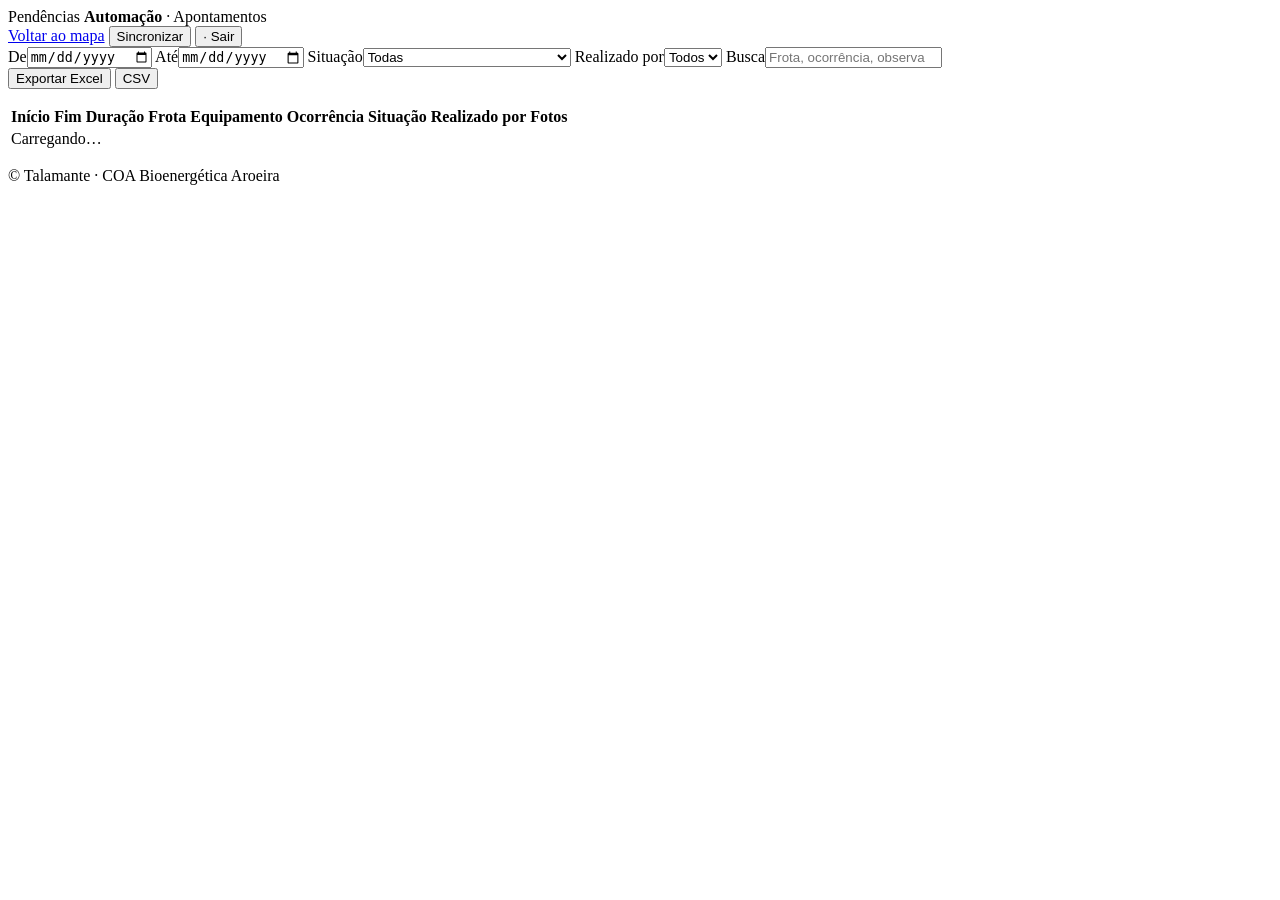
==== apontamentos.html @ e9196ea3 "Atualiza site do painel" ====
<!DOCTYPE html>
<html lang="pt-BR">
<head>
  <meta charset="utf-8">
  <meta name="viewport" content="width=device-width, initial-scale=1, viewport-fit=cover">
  <meta name="theme-color" content="#1f7a45">
  <link rel="manifest" href="manifest.json">
  <link rel="apple-touch-icon" href="icone-192.png">
  <title>Apontamentos – Pendências Automação</title>
  <link rel="stylesheet" href="css/estilo.css">
</head>
<body>
  <header class="topo">
    <div class="marca">Pendências <b>Automação</b> · Apontamentos</div>
    <div class="acoes">
      <a class="btn" href="index.html">Voltar ao mapa</a>
      <button class="btn" id="btnAtualizar">Sincronizar</button>
      <button class="btn" id="btnSair"><span class="usuario" id="nomeUsuario"></span> · Sair</button>
    </div>
  </header>

  <main class="pagina">
    <div class="barra">
      <label>De<input type="date" id="de"></label>
      <label>Até<input type="date" id="ate"></label>
      <label>Situação<select id="sit"><option value="">Todas</option><option>Resolvido</option><option>Não resolvido – precisa retorno</option><option>Aguardando peça</option></select></label>
      <label>Realizado por<select id="quem"><option value="">Todos</option></select></label>
      <label>Busca<input type="search" id="busca" placeholder="Frota, ocorrência, observação…"></label>
      <div class="direita">
        <button class="btn primario" id="btnExcel">Exportar Excel</button>
        <button class="btn" id="btnCsv">CSV</button>
      </div>
    </div>
    <p class="m" id="resumo"></p>
    <div class="tabela-wrap">
      <table>
        <thead><tr><th>Início</th><th>Fim</th><th>Duração</th><th>Frota</th><th>Equipamento</th><th>Ocorrência</th><th>Situação</th><th>Realizado por</th><th>Fotos</th></tr></thead>
        <tbody id="linhas"><tr><td colspan="9" class="vazio">Carregando…</td></tr></tbody>
      </table>
    </div>
    <p class="rodape">© Talamante · COA Bioenergética Aroeira</p>
  </main>

  <script src="vendor/xlsx.mini.min.js"></script>
  <script src="js/cripto.js"></script>
  <script src="js/comum.js"></script>
  <script src="js/apontamentos.js"></script>
</body>
</html>
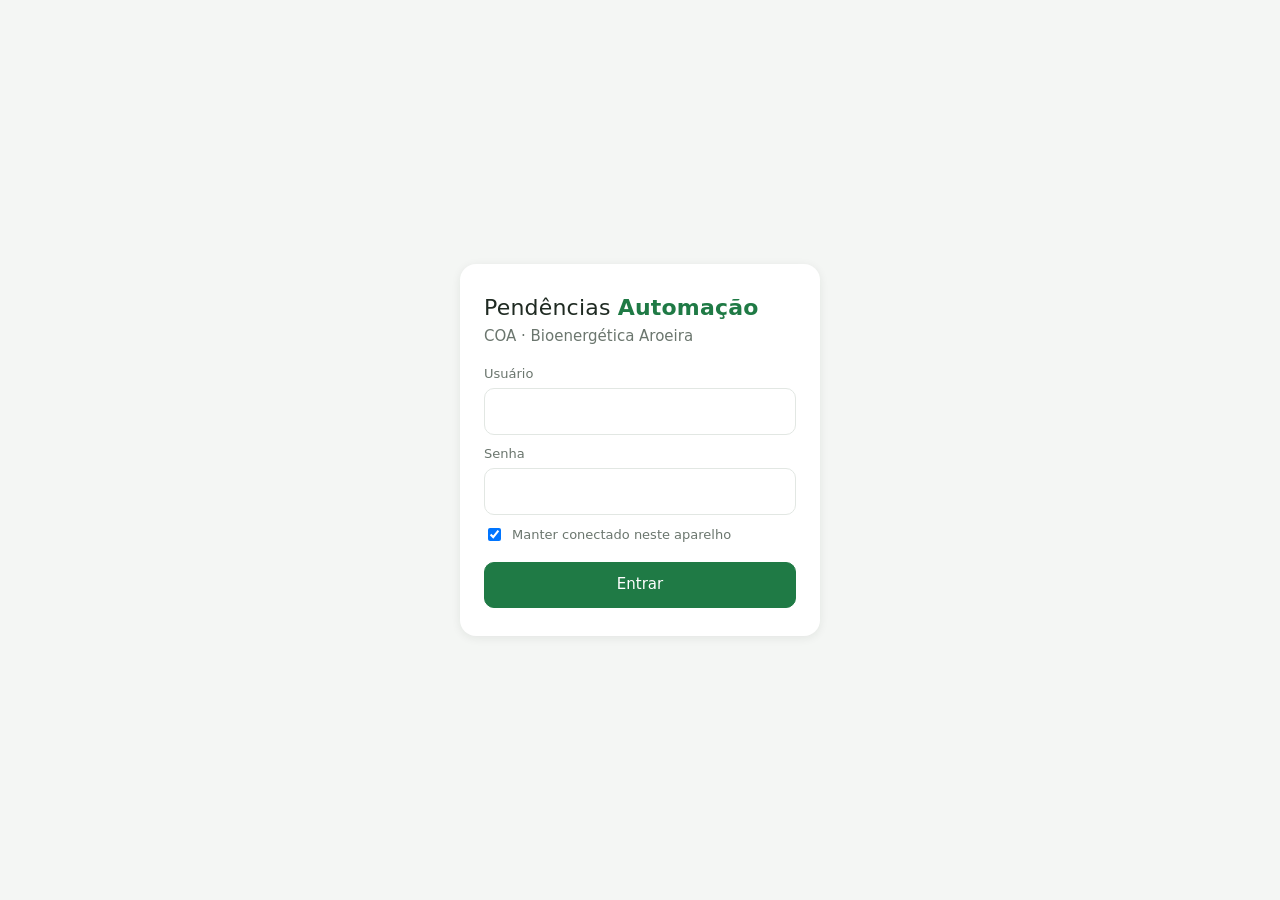
==== commit e917e6c1: "Atualiza site do painel" ====
--- a/apontamentos.html
+++ b/apontamentos.html
@@ -3,38 +3,44 @@
 <head>
   <meta charset="utf-8">
   <meta name="viewport" content="width=device-width, initial-scale=1, viewport-fit=cover">
-  <meta name="theme-color" content="#1f7a45">
+  <meta name="theme-color" content="#0f3d2e">
   <link rel="manifest" href="manifest.json">
   <link rel="apple-touch-icon" href="icone-192.png">
-  <title>Apontamentos – Pendências Automação</title>
+  <link rel="icon" href="img/marca.png">
+  <title>Apontamentos – Pendências da automação</title>
   <link rel="stylesheet" href="css/estilo.css">
 </head>
 <body>
   <header class="topo">
-    <div class="marca">Pendências <b>Automação</b> · Apontamentos</div>
+    <img class="logo marca" src="img/marca.png" alt="Bioenergética Aroeira">
+    <div class="titulo">
+      <strong>Pendências da automação</strong>
+      <span>Apontamentos</span>
+    </div>
     <div class="acoes">
       <a class="btn" href="index.html">Voltar ao mapa</a>
-      <button class="btn" id="btnAtualizar">Sincronizar</button>
-      <button class="btn" id="btnSair"><span class="usuario" id="nomeUsuario"></span> · Sair</button>
+      <button class="btn so-pc" id="btnAtualizar">Sincronizar</button>
+      <button class="btn usuario-btn" id="btnSair" title="Sair"><span id="nomeUsuario"></span> <small>Sair</small></button>
     </div>
   </header>
 
   <main class="pagina">
+    <h1>Apontamentos</h1>
+    <p class="resumo" id="resumo">Carregando…</p>
     <div class="barra">
       <label>De<input type="date" id="de"></label>
       <label>Até<input type="date" id="ate"></label>
       <label>Situação<select id="sit"><option value="">Todas</option><option>Resolvido</option><option>Não resolvido – precisa retorno</option><option>Aguardando peça</option></select></label>
       <label>Realizado por<select id="quem"><option value="">Todos</option></select></label>
-      <label>Busca<input type="search" id="busca" placeholder="Frota, ocorrência, observação…"></label>
+      <label>Busca<input type="search" id="busca" placeholder="Frota, ocorrência, serviço"></label>
       <div class="direita">
         <button class="btn primario" id="btnExcel">Exportar Excel</button>
-        <button class="btn" id="btnCsv">CSV</button>
+        <button class="btn" id="btnCsv">Exportar CSV</button>
       </div>
     </div>
-    <p class="m" id="resumo"></p>
     <div class="tabela-wrap">
       <table>
-        <thead><tr><th>Início</th><th>Fim</th><th>Duração</th><th>Frota</th><th>Equipamento</th><th>Ocorrência</th><th>Situação</th><th>Realizado por</th><th>Fotos</th></tr></thead>
+        <thead><tr><th>Frota</th><th>Equipamento</th><th>Ocorrência</th><th>Início</th><th>Fim</th><th>Duração</th><th>Situação</th><th>Realizado por</th><th>Fotos</th></tr></thead>
         <tbody id="linhas"><tr><td colspan="9" class="vazio">Carregando…</td></tr></tbody>
       </table>
     </div>
--- a/css/estilo.css
+++ b/css/estilo.css
@@ -0,0 +1,129 @@
+:root {
+  --fundo: #f4f6f4; --cartao: #fff; --texto: #1f2a22; --suave: #6b766e; --linha: #e2e7e3;
+  --verde: #1f7a45; --verde-claro: #e7f3ec; --laranja: #c76a00; --laranja-claro: #fff3e3; --vermelho: #b3261e; --vermelho-claro: #fdecea;
+  --raio: 12px; --sombra: 0 2px 10px rgba(20, 40, 25, .08);
+}
+* { box-sizing: border-box; }
+html, body { margin: 0; height: 100%; }
+body { font: 15px/1.45 system-ui, -apple-system, "Segoe UI", Roboto, sans-serif; color: var(--texto); background: var(--fundo); }
+button, input, select, textarea { font: inherit; }
+a { color: var(--verde); }
+
+/* topo */
+.topo { display: flex; align-items: center; gap: 12px; padding: 10px 16px; background: var(--cartao); border-bottom: 1px solid var(--linha); position: sticky; top: 0; z-index: 1000; flex-wrap: wrap; }
+.marca { font-size: 18px; letter-spacing: .2px; }
+.marca b { color: var(--verde); }
+.info { color: var(--suave); font-size: 13px; }
+.topo .acoes { margin-left: auto; display: flex; gap: 8px; flex-wrap: wrap; }
+.usuario { font-size: 13px; color: var(--suave); }
+
+.btn { border: 1px solid var(--linha); background: var(--cartao); color: var(--texto); padding: 8px 14px; border-radius: 10px; cursor: pointer; white-space: nowrap; }
+.btn:hover { border-color: #c5cec8; }
+.btn.primario { background: var(--verde); border-color: var(--verde); color: #fff; }
+.btn.primario:hover { filter: brightness(1.07); }
+.btn.alerta { background: var(--laranja); border-color: var(--laranja); color: #fff; }
+.btn:disabled { opacity: .6; cursor: default; }
+.btn.peq { padding: 5px 10px; font-size: 13px; }
+
+/* layout principal */
+.principal { display: grid; grid-template-columns: 380px 1fr; height: calc(100vh - 58px); }
+.lista { overflow: auto; border-right: 1px solid var(--linha); background: var(--fundo); }
+#mapa { height: 100%; min-height: 300px; }
+.filtros { position: sticky; top: 0; background: var(--fundo); padding: 12px; display: flex; flex-direction: column; gap: 8px; z-index: 2; border-bottom: 1px solid var(--linha); }
+.filtros input[type=search] { width: 100%; padding: 9px 12px; border: 1px solid var(--linha); border-radius: 10px; background: #fff; }
+.contagem { font-size: 13px; color: var(--suave); display: flex; justify-content: space-between; align-items: center; gap: 8px; }
+.contagem label { display: flex; align-items: center; gap: 6px; cursor: pointer; }
+
+.item { background: var(--cartao); margin: 10px 12px; padding: 12px 14px; border-radius: var(--raio); box-shadow: var(--sombra); cursor: pointer; border-left: 4px solid var(--laranja); }
+.item:hover { outline: 1px solid #cfd8d2; }
+.item.atendida { border-left-color: var(--verde); opacity: .85; }
+.item.antiga { border-left-color: var(--vermelho); }
+.item.ativo { outline: 2px solid var(--verde); }
+.item .t { display: flex; justify-content: space-between; gap: 8px; font-weight: 600; }
+.item .o { margin: 4px 0; }
+.item .m { font-size: 13px; color: var(--suave); }
+.etq { display: inline-block; white-space: nowrap; flex-shrink: 0; align-self: flex-start; font-size: 12px; padding: 1px 8px; border-radius: 99px; background: var(--laranja-claro); color: var(--laranja); font-weight: 600; }
+.etq.verde { background: var(--verde-claro); color: var(--verde); }
+.etq.vermelha { background: var(--vermelho-claro); color: var(--vermelho); }
+.etq.cinza { background: #eef0ef; color: var(--suave); }
+
+/* janela (detalhe / apontamento / rota) */
+.fundo-janela { position: fixed; inset: 0; background: rgba(15, 25, 18, .45); z-index: 2000; display: flex; align-items: center; justify-content: center; padding: 16px; }
+.janela { background: var(--cartao); border-radius: 16px; width: min(560px, 100%); max-height: 92vh; overflow: auto; box-shadow: 0 10px 40px rgba(0, 0, 0, .25); }
+.janela header { display: flex; justify-content: space-between; align-items: center; padding: 16px 18px 6px; position: sticky; top: 0; background: var(--cartao); }
+.janela header h2 { margin: 0; font-size: 18px; }
+.janela .corpo { padding: 6px 18px 18px; }
+.fechar { border: 0; background: none; font-size: 26px; line-height: 1; cursor: pointer; color: var(--suave); padding: 0 4px; }
+.ficha { display: grid; grid-template-columns: 120px 1fr; gap: 6px 10px; margin: 10px 0 14px; }
+.ficha dt { color: var(--suave); }
+.ficha dd { margin: 0; font-weight: 500; }
+.separador { height: 1px; background: var(--linha); margin: 12px 0; }
+.botoes { display: flex; gap: 8px; flex-wrap: wrap; margin-top: 12px; }
+
+form.ap label { display: block; margin: 10px 0 4px; color: var(--suave); font-size: 13px; }
+form.ap input, form.ap select, form.ap textarea { width: 100%; padding: 10px 12px; border: 1px solid var(--linha); border-radius: 10px; background: #fff; }
+form.ap textarea { min-height: 96px; resize: vertical; }
+.dupla { display: grid; grid-template-columns: 1fr 1fr; gap: 10px; }
+.miniaturas { display: flex; gap: 8px; flex-wrap: wrap; margin-top: 8px; }
+.miniaturas div { position: relative; }
+.miniaturas img { width: 84px; height: 84px; object-fit: cover; border-radius: 8px; border: 1px solid var(--linha); }
+.miniaturas button { position: absolute; top: -6px; right: -6px; border: 0; border-radius: 99px; background: var(--vermelho); color: #fff; width: 22px; height: 22px; cursor: pointer; }
+
+.rota ol { padding-left: 22px; margin: 8px 0; }
+.rota li { margin: 6px 0; }
+.rota .total { font-weight: 600; margin-top: 8px; }
+
+/* login */
+#login { position: fixed; inset: 0; display: flex; align-items: center; justify-content: center; background: var(--fundo); z-index: 3000; padding: 16px; }
+#login .cartao { background: var(--cartao); padding: 28px 24px; border-radius: 16px; box-shadow: var(--sombra); width: min(360px, 100%); }
+#login .marca { font-size: 22px; }
+#login .sub { color: var(--suave); margin: 2px 0 18px; }
+#login label { display: block; margin: 10px 0; color: var(--suave); font-size: 13px; }
+#login label input:not([type=checkbox]) { display: block; width: 100%; margin-top: 4px; padding: 11px 12px; border: 1px solid var(--linha); border-radius: 10px; font-size: 16px; }
+#login .linha { display: flex; align-items: center; gap: 8px; }
+#login .btn { width: 100%; margin-top: 8px; padding: 11px; }
+#login .erro { color: var(--vermelho); margin: 10px 0 0; }
+
+/* aviso */
+#aviso { position: fixed; left: 50%; bottom: 24px; transform: translate(-50%, 120px); background: #22302a; color: #fff; padding: 10px 16px; border-radius: 10px; z-index: 4000; transition: transform .25s; max-width: 90vw; }
+#aviso.mostrar { transform: translate(-50%, 0); }
+#aviso.erro { background: var(--vermelho); }
+
+/* marcador do mapa */
+.pino { background: var(--laranja); color: #fff; border: 2px solid #fff; border-radius: 99px; font-size: 11px; font-weight: 700; padding: 1px 6px; box-shadow: 0 1px 4px rgba(0,0,0,.4); white-space: nowrap; transform: translate(-50%, -50%); display: inline-block; }
+.pino.atendida { background: var(--verde); }
+.pino.antiga { background: var(--vermelho); }
+.pino.ordem { background: #1b4fa0; }
+.leaflet-tooltip.talhao { font-size: 12px; }
+
+/* página de apontamentos */
+.pagina { max-width: 1200px; margin: 0 auto; padding: 16px; }
+.barra { display: flex; gap: 8px; flex-wrap: wrap; align-items: end; background: var(--cartao); padding: 12px; border-radius: var(--raio); box-shadow: var(--sombra); }
+.barra label { display: flex; flex-direction: column; font-size: 12px; color: var(--suave); gap: 3px; }
+.barra input, .barra select { padding: 8px 10px; border: 1px solid var(--linha); border-radius: 9px; background: #fff; }
+.barra .direita { margin-left: auto; display: flex; gap: 8px; }
+table { width: 100%; border-collapse: collapse; background: var(--cartao); border-radius: var(--raio); overflow: hidden; box-shadow: var(--sombra); margin-top: 14px; }
+th, td { text-align: left; padding: 10px 12px; border-bottom: 1px solid var(--linha); vertical-align: top; }
+th { font-size: 12px; color: var(--suave); font-weight: 600; background: #fafbfa; }
+tbody tr { cursor: pointer; }
+tbody tr:hover { background: #f7faf8; }
+.vazio { text-align: center; color: var(--suave); padding: 30px; }
+.fotos-grandes img { width: 100%; border-radius: 10px; margin-top: 8px; }
+.rodape { text-align: center; color: var(--suave); font-size: 12px; padding: 18px; }
+
+@media (max-width: 800px) {
+  .principal { grid-template-columns: 1fr; grid-template-rows: 46vh auto; height: auto; }
+  #mapa { grid-row: 1; height: 46vh; }
+  .lista { grid-row: 2; border-right: 0; overflow: visible; }
+  .topo .acoes { width: 100%; }
+  .topo .acoes .btn { flex: 1; padding: 7px 8px; text-align: center; }
+  .topo .usuario { display: none; }
+  .topo { gap: 8px; padding: 8px 12px; }
+  .info { width: 100%; order: 3; }
+  .fundo-janela { align-items: flex-end; padding: 0; }
+  .janela { width: 100%; border-radius: 16px 16px 0 0; max-height: 90vh; }
+  .ficha { grid-template-columns: 105px 1fr; }
+  .tabela-wrap { overflow-x: auto; }
+  .barra .direita { margin-left: 0; width: 100%; }
+  .barra .direita .btn { flex: 1; }
+}
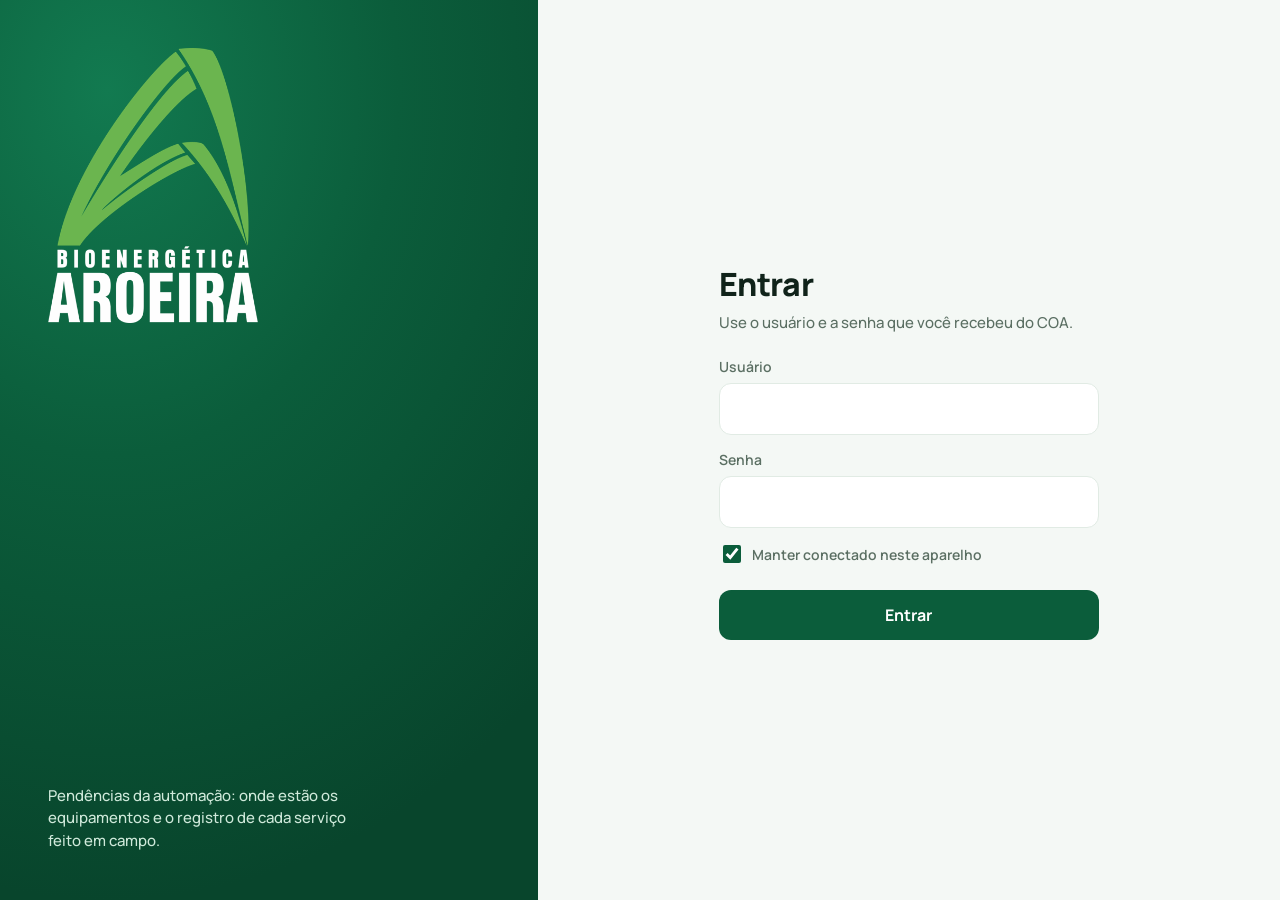
==== commit 3f2e1625: "Atualiza site, usuários e talhões do painel" ====
--- a/apontamentos.html
+++ b/apontamentos.html
@@ -3,37 +3,33 @@
 <head>
   <meta charset="utf-8">
   <meta name="viewport" content="width=device-width, initial-scale=1, viewport-fit=cover">
-  <meta name="theme-color" content="#0f3d2e">
+  <meta name="theme-color" content="#0b5d3b">
   <link rel="manifest" href="manifest.json">
   <link rel="apple-touch-icon" href="icone-192.png">
   <link rel="icon" href="img/marca.png">
-  <title>Apontamentos – Pendências da automação</title>
-  <link rel="stylesheet" href="css/estilo.css">
+  <title>Registros – Pendências da automação</title>
+  <link rel="stylesheet" href="css/estilo.css?v=5">
 </head>
-<body>
-  <header class="topo">
-    <img class="logo marca" src="img/marca.png" alt="Bioenergética Aroeira">
-    <div class="titulo">
-      <strong>Pendências da automação</strong>
-      <span>Apontamentos</span>
-    </div>
-    <div class="acoes">
-      <a class="btn" href="index.html">Voltar ao mapa</a>
-      <button class="btn so-pc" id="btnAtualizar">Sincronizar</button>
-      <button class="btn usuario-btn" id="btnSair" title="Sair"><span id="nomeUsuario"></span> <small>Sair</small></button>
+<body class="pagina-reg">
+  <header class="barra">
+    <a class="marca" href="index.html"><img src="img/marca.png" alt="Bioenergética Aroeira"><span><b>Pendências da automação</b><small>Registros de serviço</small></span></a>
+    <div class="direita">
+      <a class="pilula" href="index.html"><svg class="ic" viewBox="0 0 24 24"><path d="M9 4 3 6v14l6-2 6 2 6-2V4l-6 2-6-2z"/><path d="M9 4v14M15 6v14"/></svg>Mapa</a>
+      <button class="pilula" id="btnAtualizar">Sincronizar</button>
+      <button class="usr" id="btnUsuario" aria-label="Menu do usuário"></button>
     </div>
   </header>
 
-  <main class="pagina">
-    <h1>Apontamentos</h1>
+  <main class="conteudo">
+    <h1>Registros de serviço</h1>
     <p class="resumo" id="resumo">Carregando…</p>
-    <div class="barra">
+    <div class="filtros-reg">
       <label>De<input type="date" id="de"></label>
       <label>Até<input type="date" id="ate"></label>
-      <label>Situação<select id="sit"><option value="">Todas</option><option>Resolvido</option><option>Não resolvido – precisa retorno</option><option>Aguardando peça</option></select></label>
+      <label>Situação<select id="sit"><option value="">Todas</option><option>Resolvido</option><option>Não resolvido – precisa retorno</option><option>Aguardando peça</option><option>Reaberta</option></select></label>
       <label>Realizado por<select id="quem"><option value="">Todos</option></select></label>
       <label>Busca<input type="search" id="busca" placeholder="Frota, ocorrência, serviço"></label>
-      <div class="direita">
+      <div class="exportar">
         <button class="btn primario" id="btnExcel">Exportar Excel</button>
         <button class="btn" id="btnCsv">Exportar CSV</button>
       </div>
@@ -48,8 +44,8 @@
   </main>
 
   <script src="vendor/xlsx.mini.min.js"></script>
-  <script src="js/cripto.js"></script>
-  <script src="js/comum.js"></script>
-  <script src="js/apontamentos.js"></script>
+  <script src="js/cripto.js?v=5"></script>
+  <script src="js/comum.js?v=5"></script>
+  <script src="js/apontamentos.js?v=5"></script>
 </body>
 </html>
--- a/css/estilo.css
+++ b/css/estilo.css
@@ -1,129 +1,249 @@
+/* Pendências da automação – Bioenergética Aroeira
+   Opção 1 "Mapa em primeiro plano": o mapa ocupa a tela, painéis brancos flutuam por cima.
+   Manrope em todo o painel. Paleta Esmeralda. */
+@font-face { font-family: Manrope; src: url(../vendor/fonts/manrope-latin-400-normal.woff2) format('woff2'); font-weight: 400; font-display: swap; }
+@font-face { font-family: Manrope; src: url(../vendor/fonts/manrope-latin-500-normal.woff2) format('woff2'); font-weight: 500; font-display: swap; }
+@font-face { font-family: Manrope; src: url(../vendor/fonts/manrope-latin-600-normal.woff2) format('woff2'); font-weight: 600; font-display: swap; }
+@font-face { font-family: Manrope; src: url(../vendor/fonts/manrope-latin-700-normal.woff2) format('woff2'); font-weight: 700; font-display: swap; }
+@font-face { font-family: Manrope; src: url(../vendor/fonts/manrope-latin-800-normal.woff2) format('woff2'); font-weight: 800; font-display: swap; }
+
 :root {
-  --fundo: #f4f6f4; --cartao: #fff; --texto: #1f2a22; --suave: #6b766e; --linha: #e2e7e3;
-  --verde: #1f7a45; --verde-claro: #e7f3ec; --laranja: #c76a00; --laranja-claro: #fff3e3; --vermelho: #b3261e; --vermelho-claro: #fdecea;
-  --raio: 12px; --sombra: 0 2px 10px rgba(20, 40, 25, .08);
+  --esmeralda: #0b5d3b; --esmeralda-2: #0e7049; --vivo: #1fa463; --menta: #e9f6ee; --menta-2: #d7efe0;
+  --tinta: #10231a; --suave: #5b6f63; --linha: #e1ebe4; --fundo: #f4f8f5; --branco: #fff;
+  --ambar: #d9952b; --ambar-claro: #fbeed8; --telha: #c8553d; --telha-claro: #f6dfd9;
+  --sombra: 0 4px 20px rgba(16, 35, 26, .12); --sombra-forte: 0 12px 40px rgba(16, 35, 26, .2);
+  --raio: 14px; --raio-grande: 20px;
 }
 * { box-sizing: border-box; }
 html, body { margin: 0; height: 100%; }
-body { font: 15px/1.45 system-ui, -apple-system, "Segoe UI", Roboto, sans-serif; color: var(--texto); background: var(--fundo); }
-button, input, select, textarea { font: inherit; }
-a { color: var(--verde); }
-
-/* topo */
-.topo { display: flex; align-items: center; gap: 12px; padding: 10px 16px; background: var(--cartao); border-bottom: 1px solid var(--linha); position: sticky; top: 0; z-index: 1000; flex-wrap: wrap; }
-.marca { font-size: 18px; letter-spacing: .2px; }
-.marca b { color: var(--verde); }
-.info { color: var(--suave); font-size: 13px; }
-.topo .acoes { margin-left: auto; display: flex; gap: 8px; flex-wrap: wrap; }
-.usuario { font-size: 13px; color: var(--suave); }
-
-.btn { border: 1px solid var(--linha); background: var(--cartao); color: var(--texto); padding: 8px 14px; border-radius: 10px; cursor: pointer; white-space: nowrap; }
-.btn:hover { border-color: #c5cec8; }
-.btn.primario { background: var(--verde); border-color: var(--verde); color: #fff; }
-.btn.primario:hover { filter: brightness(1.07); }
-.btn.alerta { background: var(--laranja); border-color: var(--laranja); color: #fff; }
+body { font: 500 15px/1.5 Manrope, system-ui, sans-serif; color: var(--tinta); background: var(--fundo); -webkit-font-smoothing: antialiased; }
+button, input, select, textarea { font: inherit; color: inherit; }
+a { color: var(--esmeralda); }
+:focus-visible { outline: 3px solid var(--vivo); outline-offset: 2px; }
+[hidden] { display: none !important; }
+svg.ic { width: 20px; height: 20px; stroke: currentColor; fill: none; stroke-width: 1.9; stroke-linecap: round; stroke-linejoin: round; flex: none; }
+
+/* ---------- botões ---------- */
+.btn { display: inline-flex; align-items: center; justify-content: center; gap: 8px; border: 0; background: var(--menta); color: var(--esmeralda);
+  padding: 11px 18px; border-radius: 12px; cursor: pointer; white-space: nowrap; text-decoration: none; font-weight: 700; min-height: 44px; }
+.btn:hover { background: var(--menta-2); }
+.btn.primario { background: var(--esmeralda); color: #fff; }
+.btn.primario:hover { background: var(--esmeralda-2); }
+.btn.perigo { background: var(--telha); color: #fff; }
+.btn.perigo-borda { background: var(--telha-claro); color: var(--telha); }
+.btn.alerta { background: var(--ambar); color: #fff; }
 .btn:disabled { opacity: .6; cursor: default; }
-.btn.peq { padding: 5px 10px; font-size: 13px; }
-
-/* layout principal */
-.principal { display: grid; grid-template-columns: 380px 1fr; height: calc(100vh - 58px); }
-.lista { overflow: auto; border-right: 1px solid var(--linha); background: var(--fundo); }
-#mapa { height: 100%; min-height: 300px; }
-.filtros { position: sticky; top: 0; background: var(--fundo); padding: 12px; display: flex; flex-direction: column; gap: 8px; z-index: 2; border-bottom: 1px solid var(--linha); }
-.filtros input[type=search] { width: 100%; padding: 9px 12px; border: 1px solid var(--linha); border-radius: 10px; background: #fff; }
-.contagem { font-size: 13px; color: var(--suave); display: flex; justify-content: space-between; align-items: center; gap: 8px; }
-.contagem label { display: flex; align-items: center; gap: 6px; cursor: pointer; }
-
-.item { background: var(--cartao); margin: 10px 12px; padding: 12px 14px; border-radius: var(--raio); box-shadow: var(--sombra); cursor: pointer; border-left: 4px solid var(--laranja); }
-.item:hover { outline: 1px solid #cfd8d2; }
-.item.atendida { border-left-color: var(--verde); opacity: .85; }
-.item.antiga { border-left-color: var(--vermelho); }
-.item.ativo { outline: 2px solid var(--verde); }
-.item .t { display: flex; justify-content: space-between; gap: 8px; font-weight: 600; }
-.item .o { margin: 4px 0; }
-.item .m { font-size: 13px; color: var(--suave); }
-.etq { display: inline-block; white-space: nowrap; flex-shrink: 0; align-self: flex-start; font-size: 12px; padding: 1px 8px; border-radius: 99px; background: var(--laranja-claro); color: var(--laranja); font-weight: 600; }
-.etq.verde { background: var(--verde-claro); color: var(--verde); }
-.etq.vermelha { background: var(--vermelho-claro); color: var(--vermelho); }
-.etq.cinza { background: #eef0ef; color: var(--suave); }
-
-/* janela (detalhe / apontamento / rota) */
-.fundo-janela { position: fixed; inset: 0; background: rgba(15, 25, 18, .45); z-index: 2000; display: flex; align-items: center; justify-content: center; padding: 16px; }
-.janela { background: var(--cartao); border-radius: 16px; width: min(560px, 100%); max-height: 92vh; overflow: auto; box-shadow: 0 10px 40px rgba(0, 0, 0, .25); }
-.janela header { display: flex; justify-content: space-between; align-items: center; padding: 16px 18px 6px; position: sticky; top: 0; background: var(--cartao); }
-.janela header h2 { margin: 0; font-size: 18px; }
-.janela .corpo { padding: 6px 18px 18px; }
-.fechar { border: 0; background: none; font-size: 26px; line-height: 1; cursor: pointer; color: var(--suave); padding: 0 4px; }
-.ficha { display: grid; grid-template-columns: 120px 1fr; gap: 6px 10px; margin: 10px 0 14px; }
+.contador { background: rgba(0, 0, 0, .16); border-radius: 99px; padding: 0 8px; font-size: 13px; }
+
+/* ---------- mapa de fundo + barra flutuante ---------- */
+#mapa { position: fixed; inset: 0; background: #dfe9e2; z-index: 0; }
+.leaflet-container { font-family: Manrope, sans-serif; }
+.barra { position: fixed; top: 14px; left: 14px; right: 14px; z-index: 600; display: flex; gap: 10px; align-items: center; pointer-events: none; }
+.barra > * { pointer-events: auto; }
+.marca { display: flex; align-items: center; gap: 10px; background: var(--branco); border-radius: var(--raio); padding: 7px 16px 7px 10px; box-shadow: var(--sombra); min-width: 0; text-decoration: none; color: inherit; }
+.marca img { height: 32px; width: auto; }
+.marca b { display: block; font-weight: 800; font-size: 15px; letter-spacing: -.2px; line-height: 1.2; white-space: nowrap; }
+.marca small { display: block; font-size: 12px; color: var(--suave); white-space: nowrap; overflow: hidden; text-overflow: ellipsis; max-width: 260px; }
+.marca small.offline { color: var(--ambar); }
+.busca { flex: 1; max-width: 440px; display: flex; align-items: center; gap: 10px; background: var(--branco); border-radius: var(--raio); padding: 0 14px; box-shadow: var(--sombra); color: var(--suave); min-width: 0; }
+.busca input { border: 0; outline: 0; background: none; padding: 13px 0; width: 100%; color: var(--tinta); }
+.busca:focus-within { box-shadow: var(--sombra), 0 0 0 3px var(--menta-2); }
+.pilula { display: inline-flex; align-items: center; gap: 8px; background: var(--branco); border: 0; border-radius: 99px; padding: 10px 16px; box-shadow: var(--sombra); font-weight: 700; color: var(--esmeralda); text-decoration: none; cursor: pointer; white-space: nowrap; }
+.pilula:hover { background: var(--menta); }
+.barra .direita { margin-left: auto; display: flex; gap: 10px; align-items: center; }
+.usr { width: 44px; height: 44px; border-radius: 99px; border: 0; background: var(--branco); box-shadow: var(--sombra); font-weight: 800; color: var(--esmeralda); cursor: pointer; }
+.menu { position: fixed; top: 66px; right: 14px; z-index: 700; background: var(--branco); border-radius: var(--raio); box-shadow: var(--sombra-forte); padding: 8px; min-width: 220px; }
+.menu p { margin: 6px 10px 8px; font-size: 13px; color: var(--suave); }
+.menu p b { display: block; color: var(--tinta); font-size: 15px; }
+.menu a, .menu button { display: flex; width: 100%; gap: 10px; align-items: center; padding: 10px; border: 0; background: none; border-radius: 10px; text-decoration: none; color: var(--tinta); cursor: pointer; font-weight: 600; text-align: left; }
+.menu a:hover, .menu button:hover { background: var(--menta); }
+
+/* ---------- painel da lista (esquerda no PC, gaveta no celular) ---------- */
+.painel { position: fixed; z-index: 500; top: 80px; left: 14px; bottom: 14px; width: 392px; background: rgba(255, 255, 255, .97);
+  backdrop-filter: blur(10px); border-radius: var(--raio-grande); box-shadow: var(--sombra-forte); display: flex; flex-direction: column; overflow: hidden; }
+.alca { display: none; }
+.painel-topo { padding: 18px 20px 12px; border-bottom: 1px solid var(--linha); }
+.painel-topo h2 { margin: 0; font-size: 21px; font-weight: 800; letter-spacing: -.4px; }
+.painel-topo p { margin: 2px 0 12px; color: var(--suave); font-size: 14px; }
+.segmentos { display: grid; grid-template-columns: repeat(3, 1fr); background: var(--fundo); border-radius: 12px; padding: 4px; }
+.segmentos button { border: 0; background: none; padding: 8px 4px; border-radius: 9px; cursor: pointer; color: var(--suave); font-weight: 700; font-size: 14px; }
+.segmentos button[aria-pressed=true] { background: var(--branco); color: var(--esmeralda); box-shadow: 0 1px 4px rgba(16, 35, 26, .12); }
+.segmentos b { font-weight: 800; margin-left: 4px; }
+.itens { overflow: auto; padding: 6px 8px 14px; flex: 1; }
+.item { display: grid; grid-template-columns: auto 1fr auto; gap: 12px; align-items: center; padding: 12px; border-radius: var(--raio); cursor: pointer; }
+.item:hover, .item.ativo { background: var(--menta); }
+.ponto { width: 11px; height: 11px; border-radius: 99px; background: var(--ambar); box-shadow: 0 0 0 4px var(--ambar-claro); }
+.antiga .ponto { background: var(--telha); box-shadow: 0 0 0 4px var(--telha-claro); }
+.atendida .ponto { background: var(--vivo); box-shadow: 0 0 0 4px var(--menta-2); }
+.item .t { font-weight: 600; }
+.item .t b { font-weight: 800; }
+.item small { display: block; color: var(--suave); font-size: 13px; line-height: 1.4; }
+.item .meta { margin-top: 3px; font-size: 12px; color: var(--suave); }
+.item .meta .semposicao { color: var(--telha); }
+.item .dias { font-size: 13px; font-weight: 700; color: var(--suave); text-align: right; white-space: nowrap; }
+.item.antiga .dias { color: var(--telha); }
+.item.atendida .dias { color: var(--vivo); }
+.vazio { text-align: center; color: var(--suave); padding: 36px 20px; }
+
+/* ---------- botões flutuantes ---------- */
+.fab { position: fixed; z-index: 550; right: 18px; bottom: 22px; border: 0; border-radius: 99px; padding: 15px 22px; font-weight: 800; display: flex; gap: 10px; align-items: center; cursor: pointer;
+  background: var(--esmeralda); color: #fff; box-shadow: 0 8px 24px rgba(11, 93, 59, .4); }
+.fab:hover { background: var(--esmeralda-2); }
+.fab.sec { right: auto; left: 422px; background: var(--branco); color: var(--esmeralda); box-shadow: var(--sombra); }
+.fab.sec.alerta { background: var(--ambar); color: #fff; }
+.fab:disabled { opacity: .7; }
+
+/* ---------- pinos ---------- */
+.pino { display: inline-block; transform: translate(-50%, -50%); background: var(--branco); color: var(--tinta); font: 800 12px/1 Manrope, sans-serif;
+  padding: 6px 9px 6px 22px; border-radius: 99px; box-shadow: 0 2px 8px rgba(0, 0, 0, .3); position: relative; white-space: nowrap; }
+.pino::before { content: ""; position: absolute; left: 8px; top: 50%; width: 8px; height: 8px; margin-top: -4px; border-radius: 9px; background: var(--ambar); }
+.pino.antiga::before { background: var(--telha); }
+.pino.atendida::before { background: var(--vivo); }
+.pino.ativo { background: var(--esmeralda); color: #fff; }
+.pino.ordem { background: var(--esmeralda); color: #fff; padding: 7px 11px; font-size: 14px; }
+.pino.ordem::before { display: none; }
+.leaflet-bottom.leaflet-right { margin-bottom: 84px; }
+.leaflet-tooltip.talhao { font: 600 13px Manrope, sans-serif; border-radius: 8px; }
+.rota-linha { stroke-dasharray: 2400; stroke-dashoffset: 2400; animation: tracar 1.4s ease-out forwards; }
+@keyframes tracar { to { stroke-dashoffset: 0; } }
+
+/* ---------- cartão flutuante (detalhe e rota) e janela (formulários) ---------- */
+.fundo-janela { position: fixed; inset: 0; z-index: 2000; background: rgba(9, 32, 22, .4); display: flex; align-items: center; justify-content: center; padding: 20px; }
+.fundo-janela.flutuante { background: transparent; pointer-events: none; justify-content: flex-end; align-items: flex-start; padding: 80px 18px 90px; z-index: 520; }
+.janela { pointer-events: auto; background: var(--branco); border-radius: var(--raio-grande); width: min(540px, 100%); max-height: 100%; overflow: auto; box-shadow: var(--sombra-forte); }
+.flutuante .janela { width: 380px; max-height: calc(100vh - 170px); }
+.janela > header { display: flex; gap: 12px; align-items: flex-start; padding: 20px 20px 6px; position: sticky; top: 0; background: var(--branco); z-index: 1; }
+.janela > header h2 { margin: 0; font-size: 22px; font-weight: 800; letter-spacing: -.4px; line-height: 1.2; }
+.janela > header p { margin: 2px 0 0; color: var(--suave); }
+.janela .corpo { padding: 8px 20px 20px; }
+.fechar { margin-left: auto; border: 0; background: var(--fundo); width: 36px; height: 36px; border-radius: 99px; font-size: 22px; line-height: 1; cursor: pointer; color: var(--suave); flex: none; }
+.etiqueta { display: inline-block; border-radius: 99px; padding: 3px 11px; font-weight: 700; font-size: 13px; background: var(--ambar-claro); color: #8a5a14; margin-bottom: 8px; }
+.etiqueta.antiga { background: var(--telha-claro); color: var(--telha); }
+.etiqueta.atendida { background: var(--menta); color: var(--esmeralda); }
+.ficha { display: grid; grid-template-columns: 116px 1fr; gap: 9px 12px; margin: 8px 0 4px; font-size: 14px; }
 .ficha dt { color: var(--suave); }
-.ficha dd { margin: 0; font-weight: 500; }
-.separador { height: 1px; background: var(--linha); margin: 12px 0; }
-.botoes { display: flex; gap: 8px; flex-wrap: wrap; margin-top: 12px; }
-
-form.ap label { display: block; margin: 10px 0 4px; color: var(--suave); font-size: 13px; }
-form.ap input, form.ap select, form.ap textarea { width: 100%; padding: 10px 12px; border: 1px solid var(--linha); border-radius: 10px; background: #fff; }
-form.ap textarea { min-height: 96px; resize: vertical; }
+.ficha dd { margin: 0; font-weight: 700; }
+.historico { margin-top: 16px; border-top: 1px solid var(--linha); padding-top: 12px; }
+.historico h4 { margin: 0 0 4px; font-size: 14px; color: var(--suave); font-weight: 700; }
+.historico .reg { padding: 10px 0; border-bottom: 1px solid var(--linha); font-size: 14px; }
+.historico .reg:last-child { border-bottom: 0; }
+.historico .reg small { display: block; color: var(--suave); }
+.acoes-admin { display: flex; gap: 6px; margin-top: 8px; }
+.acoes-admin .btn { min-height: 34px; padding: 5px 12px; font-size: 13px; }
+.botoes { display: flex; gap: 8px; flex-wrap: wrap; margin-top: 18px; }
+.botoes .btn { flex: 1 1 auto; }
+
+form.ap label { display: block; margin: 14px 0 5px; color: var(--suave); font-size: 14px; font-weight: 600; }
+form.ap input, form.ap select, form.ap textarea { width: 100%; padding: 12px 14px; border: 1px solid var(--linha); border-radius: 12px; background: var(--branco); }
+form.ap input:focus, form.ap select:focus, form.ap textarea:focus { border-color: var(--vivo); outline: none; box-shadow: 0 0 0 3px var(--menta-2); }
+form.ap textarea { min-height: 110px; resize: vertical; }
+form.ap .quem { background: var(--menta); border-radius: 12px; padding: 11px 14px; margin-top: 14px; color: var(--esmeralda); }
 .dupla { display: grid; grid-template-columns: 1fr 1fr; gap: 10px; }
+.dupla > div { min-width: 0; }
+.foto-btn { display: flex !important; align-items: center; justify-content: center; gap: 8px; border: 1.5px dashed #b9d4c3; border-radius: 12px; padding: 14px; cursor: pointer; color: var(--esmeralda) !important; background: #f8fcf9; font-weight: 700; }
+.foto-btn input { display: none; }
 .miniaturas { display: flex; gap: 8px; flex-wrap: wrap; margin-top: 8px; }
 .miniaturas div { position: relative; }
-.miniaturas img { width: 84px; height: 84px; object-fit: cover; border-radius: 8px; border: 1px solid var(--linha); }
-.miniaturas button { position: absolute; top: -6px; right: -6px; border: 0; border-radius: 99px; background: var(--vermelho); color: #fff; width: 22px; height: 22px; cursor: pointer; }
-
-.rota ol { padding-left: 22px; margin: 8px 0; }
-.rota li { margin: 6px 0; }
-.rota .total { font-weight: 600; margin-top: 8px; }
-
-/* login */
-#login { position: fixed; inset: 0; display: flex; align-items: center; justify-content: center; background: var(--fundo); z-index: 3000; padding: 16px; }
-#login .cartao { background: var(--cartao); padding: 28px 24px; border-radius: 16px; box-shadow: var(--sombra); width: min(360px, 100%); }
-#login .marca { font-size: 22px; }
-#login .sub { color: var(--suave); margin: 2px 0 18px; }
-#login label { display: block; margin: 10px 0; color: var(--suave); font-size: 13px; }
-#login label input:not([type=checkbox]) { display: block; width: 100%; margin-top: 4px; padding: 11px 12px; border: 1px solid var(--linha); border-radius: 10px; font-size: 16px; }
+.miniaturas img { width: 84px; height: 84px; object-fit: cover; border-radius: 12px; display: block; }
+.miniaturas button { position: absolute; top: -7px; right: -7px; border: 2px solid #fff; border-radius: 99px; background: var(--telha); color: #fff; width: 24px; height: 24px; cursor: pointer; line-height: 1; }
+
+.rota ol { list-style: none; padding: 0; margin: 10px 0; counter-reset: p; }
+.rota li { display: grid; grid-template-columns: 32px 1fr auto; gap: 12px; align-items: center; padding: 10px 0; border-bottom: 1px solid var(--linha); counter-increment: p; }
+.rota li::before { content: counter(p); font-weight: 800; color: #fff; background: var(--esmeralda); border-radius: 99px; width: 30px; height: 30px; display: grid; place-items: center; }
+.rota li small { color: var(--suave); }
+.rota .total { display: flex; justify-content: space-between; font-weight: 800; margin-top: 6px; }
+.rota .dica { background: var(--menta); color: var(--esmeralda); border-radius: 12px; padding: 11px 14px; margin-top: 12px; font-size: 14px; }
+
+/* ---------- login ---------- */
+#login { position: fixed; inset: 0; display: grid; grid-template-columns: minmax(320px, 42%) 1fr; z-index: 3000; background: var(--fundo); }
+#login .lado { background: radial-gradient(120% 90% at 20% 10%, #127a50 0%, var(--esmeralda) 45%, #08452c 100%); display: flex; flex-direction: column; justify-content: space-between; padding: 48px; color: #cfe9da; }
+#login .lado img { width: min(210px, 58%); }
+#login .lado p { margin: 0; max-width: 34ch; font-size: 15px; }
+#login form { align-self: center; justify-self: center; width: min(380px, 88vw); }
+#login h1 { font-weight: 800; font-size: 32px; letter-spacing: -.6px; margin: 0 0 4px; }
+#login .sub { color: var(--suave); margin: 0 0 22px; }
+#login label { display: block; margin: 14px 0; color: var(--suave); font-size: 14px; font-weight: 600; }
+#login label input:not([type=checkbox]) { display: block; width: 100%; margin-top: 6px; padding: 13px 14px; border: 1px solid var(--linha); border-radius: 12px; font-size: 16px; background: #fff; }
+#login label input:focus { border-color: var(--vivo); outline: none; box-shadow: 0 0 0 3px var(--menta-2); }
 #login .linha { display: flex; align-items: center; gap: 8px; }
-#login .btn { width: 100%; margin-top: 8px; padding: 11px; }
-#login .erro { color: var(--vermelho); margin: 10px 0 0; }
-
-/* aviso */
-#aviso { position: fixed; left: 50%; bottom: 24px; transform: translate(-50%, 120px); background: #22302a; color: #fff; padding: 10px 16px; border-radius: 10px; z-index: 4000; transition: transform .25s; max-width: 90vw; }
+#login .btn { width: 100%; margin-top: 10px; min-height: 50px; font-size: 16px; }
+#login .erro { color: var(--telha); margin: 12px 0 0; }
+input[type=checkbox] { accent-color: var(--esmeralda); width: 18px; height: 18px; }
+
+/* ---------- aviso ---------- */
+#aviso { position: fixed; left: 50%; bottom: 24px; transform: translate(-50%, 160px); background: var(--esmeralda); color: #fff; padding: 13px 20px; border-radius: 14px; z-index: 4000; transition: transform .25s ease; max-width: min(520px, 92vw); box-shadow: var(--sombra-forte); font-weight: 600; }
 #aviso.mostrar { transform: translate(-50%, 0); }
-#aviso.erro { background: var(--vermelho); }
-
-/* marcador do mapa */
-.pino { background: var(--laranja); color: #fff; border: 2px solid #fff; border-radius: 99px; font-size: 11px; font-weight: 700; padding: 1px 6px; box-shadow: 0 1px 4px rgba(0,0,0,.4); white-space: nowrap; transform: translate(-50%, -50%); display: inline-block; }
-.pino.atendida { background: var(--verde); }
-.pino.antiga { background: var(--vermelho); }
-.pino.ordem { background: #1b4fa0; }
-.leaflet-tooltip.talhao { font-size: 12px; }
-
-/* página de apontamentos */
-.pagina { max-width: 1200px; margin: 0 auto; padding: 16px; }
-.barra { display: flex; gap: 8px; flex-wrap: wrap; align-items: end; background: var(--cartao); padding: 12px; border-radius: var(--raio); box-shadow: var(--sombra); }
-.barra label { display: flex; flex-direction: column; font-size: 12px; color: var(--suave); gap: 3px; }
-.barra input, .barra select { padding: 8px 10px; border: 1px solid var(--linha); border-radius: 9px; background: #fff; }
-.barra .direita { margin-left: auto; display: flex; gap: 8px; }
-table { width: 100%; border-collapse: collapse; background: var(--cartao); border-radius: var(--raio); overflow: hidden; box-shadow: var(--sombra); margin-top: 14px; }
-th, td { text-align: left; padding: 10px 12px; border-bottom: 1px solid var(--linha); vertical-align: top; }
-th { font-size: 12px; color: var(--suave); font-weight: 600; background: #fafbfa; }
+#aviso.erro { background: var(--telha); }
+
+/* ---------- página de registros ---------- */
+.pagina-reg { min-height: 100vh; padding: 86px 20px 40px; }
+.pagina-reg .barra { position: fixed; }
+.conteudo { max-width: 1200px; margin: 0 auto; }
+.conteudo h1 { font-weight: 800; font-size: 30px; letter-spacing: -.6px; margin: 10px 0 2px; }
+.conteudo .resumo { color: var(--suave); margin: 0 0 18px; }
+.filtros-reg { display: flex; gap: 10px; flex-wrap: wrap; align-items: end; padding: 16px; background: var(--branco); border-radius: var(--raio-grande); box-shadow: var(--sombra); }
+.filtros-reg label { display: flex; flex-direction: column; font-size: 13px; color: var(--suave); gap: 5px; font-weight: 600; flex: 1 1 150px; }
+.filtros-reg input, .filtros-reg select { padding: 10px 12px; border: 1px solid var(--linha); border-radius: 10px; background: #fff; min-height: 44px; }
+.filtros-reg .exportar { display: flex; gap: 8px; flex: 0 0 auto; }
+.tabela-wrap { margin-top: 14px; background: var(--branco); border-radius: var(--raio-grande); box-shadow: var(--sombra); overflow: auto; }
+table { width: 100%; border-collapse: collapse; }
+th, td { text-align: left; padding: 13px 16px; border-bottom: 1px solid var(--linha); vertical-align: top; font-size: 14px; }
+th { font-size: 13px; color: var(--suave); font-weight: 700; background: #fafcfb; }
+td.frota { font-weight: 800; font-size: 15px; }
 tbody tr { cursor: pointer; }
-tbody tr:hover { background: #f7faf8; }
-.vazio { text-align: center; color: var(--suave); padding: 30px; }
-.fotos-grandes img { width: 100%; border-radius: 10px; margin-top: 8px; }
-.rodape { text-align: center; color: var(--suave); font-size: 12px; padding: 18px; }
-
-@media (max-width: 800px) {
-  .principal { grid-template-columns: 1fr; grid-template-rows: 46vh auto; height: auto; }
-  #mapa { grid-row: 1; height: 46vh; }
-  .lista { grid-row: 2; border-right: 0; overflow: visible; }
-  .topo .acoes { width: 100%; }
-  .topo .acoes .btn { flex: 1; padding: 7px 8px; text-align: center; }
-  .topo .usuario { display: none; }
-  .topo { gap: 8px; padding: 8px 12px; }
-  .info { width: 100%; order: 3; }
-  .fundo-janela { align-items: flex-end; padding: 0; }
-  .janela { width: 100%; border-radius: 16px 16px 0 0; max-height: 90vh; }
-  .ficha { grid-template-columns: 105px 1fr; }
-  .tabela-wrap { overflow-x: auto; }
-  .barra .direita { margin-left: 0; width: 100%; }
-  .barra .direita .btn { flex: 1; }
+tbody tr:hover { background: var(--menta); }
+.etq { display: inline-block; white-space: nowrap; font-size: 12px; font-weight: 700; padding: 3px 10px; border-radius: 99px; background: var(--ambar-claro); color: #8a5a14; }
+.etq.verde { background: var(--menta); color: var(--esmeralda); }
+.etq.cinza { background: #eef2ef; color: var(--suave); }
+.fotos-grandes img { width: 100%; border-radius: 14px; margin-top: 10px; display: block; }
+.rodape { text-align: center; color: var(--suave); font-size: 13px; padding: 24px; }
+
+/* ---------- celular ---------- */
+@media (max-width: 820px) {
+  .barra { top: 10px; left: 10px; right: 10px; gap: 8px; }
+  .marca { padding: 6px; }
+  .marca span { display: none; }
+  .barra .pilula.so-pc { display: none; }
+  .busca input { padding: 12px 0; }
+  .menu { top: 62px; right: 10px; }
+  .painel { top: auto; left: 0; right: 0; bottom: 0; width: auto; height: 46vh; border-radius: 22px 22px 0 0; transition: height .25s ease; }
+  .painel.aberto { height: calc(100vh - 74px); }
+  .painel.fechado { height: 128px; }
+  .alca { display: block; border: 0; background: none; padding: 10px 0 4px; cursor: pointer; width: 100%; }
+  .alca::before { content: ""; display: block; width: 44px; height: 5px; border-radius: 9px; background: #c9d8cf; margin: 0 auto; }
+  .painel-topo { padding: 4px 16px 10px; }
+  .painel-topo h2 { font-size: 19px; }
+  .painel-topo p { margin-bottom: 10px; }
+  .fab { right: 12px; bottom: calc(46vh + 12px); padding: 12px 18px; transition: bottom .25s ease; }
+  .fab.sec { left: 12px; right: auto; }
+  .painel.aberto ~ .fab { display: none; }
+  .painel.fechado ~ .fab { bottom: 140px; }
+  .leaflet-bottom.leaflet-right { margin-bottom: calc(46vh + 64px); }
+  .leaflet-control-zoom { display: none; }
+  .fundo-janela, .fundo-janela.flutuante { align-items: flex-end; padding: 0; background: rgba(9, 32, 22, .35); pointer-events: auto; z-index: 2000; justify-content: center; }
+  .janela, .flutuante .janela { width: 100%; border-radius: 22px 22px 0 0; max-height: 90vh; animation: subir .22s ease-out; }
+  .dupla { grid-template-columns: 1fr; gap: 0; }
+  .ficha { grid-template-columns: 108px 1fr; }
+  #login { grid-template-columns: 1fr; grid-template-rows: auto 1fr; }
+  #login .lado { padding: 26px 22px; flex-direction: row; align-items: center; gap: 16px; }
+  #login .lado img { width: 70px; }
+  #login .lado p { font-size: 14px; }
+  #login form { align-self: start; margin-top: 26px; }
+  .pagina-reg { padding: 74px 12px 40px; }
+  .conteudo h1 { font-size: 25px; }
+  .filtros-reg .exportar { width: 100%; }
+  .filtros-reg .exportar .btn { flex: 1; }
+  /* tabela vira cartões */
+  .tabela-wrap { background: none; box-shadow: none; overflow: visible; }
+  table, tbody, tr, td { display: block; }
+  thead { display: none; }
+  tbody tr { background: var(--branco); border-radius: var(--raio); box-shadow: var(--sombra); margin-bottom: 10px; padding: 12px 14px; display: grid; grid-template-columns: 1fr 1fr; gap: 4px 12px; }
+  td { border: 0; padding: 0; font-size: 13px; }
+  td[data-l]::before { content: attr(data-l); display: block; font-size: 11px; color: var(--suave); font-weight: 600; }
+  td.frota, td.ocorr { grid-column: 1 / -1; }
+  td.frota::before { display: none !important; }
+  td.frota { font-size: 17px; }
+  td.vazio { grid-column: 1 / -1; }
 }
+@keyframes subir { from { transform: translateY(40px); opacity: .6; } to { transform: none; opacity: 1; } }
+@media (prefers-reduced-motion: reduce) { .rota-linha { animation: none; stroke-dashoffset: 0; } .janela { animation: none; } #aviso, .painel, .fab { transition: none; } }
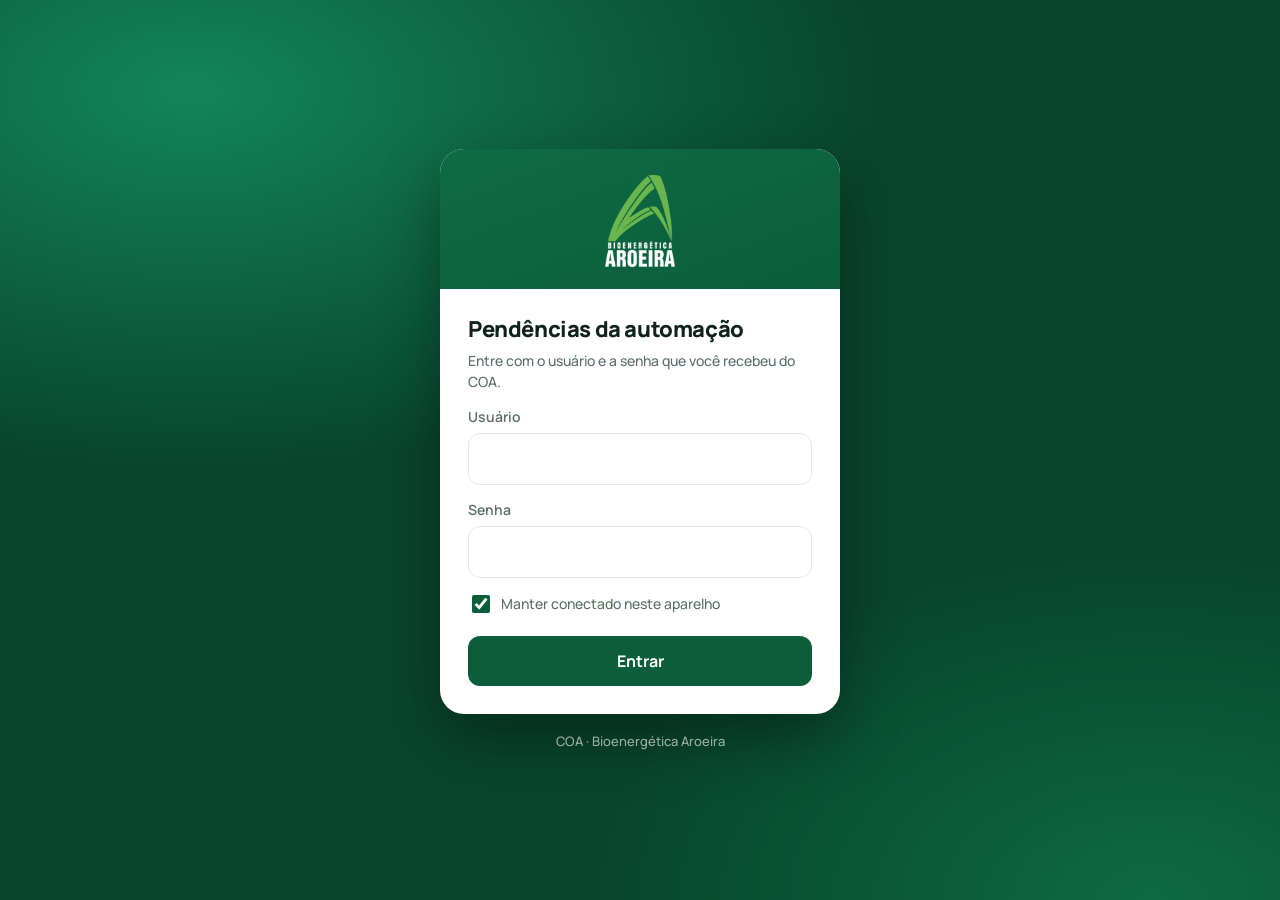
==== commit 58f08c81: "Atualiza painel" ====
--- a/apontamentos.html
+++ b/apontamentos.html
@@ -26,7 +26,7 @@
     <div class="filtros-reg">
       <label>De<input type="date" id="de"></label>
       <label>Até<input type="date" id="ate"></label>
-      <label>Situação<select id="sit"><option value="">Todas</option><option>Resolvido</option><option>Não resolvido – precisa retorno</option><option>Aguardando peça</option><option>Reaberta</option></select></label>
+      <label>Situação<select id="sit"><option value="">Todas</option><option>Resolvido</option><option>Não resolvido – precisa retorno</option><option>Aguardando peça</option><option>Reaberta</option><option>Verificado – sem problema</option></select></label>
       <label>Realizado por<select id="quem"><option value="">Todos</option></select></label>
       <label>Busca<input type="search" id="busca" placeholder="Frota, ocorrência, serviço"></label>
       <div class="exportar">
--- a/css/estilo.css
+++ b/css/estilo.css
@@ -69,6 +69,12 @@
 .segmentos button { border: 0; background: none; padding: 8px 4px; border-radius: 9px; cursor: pointer; color: var(--suave); font-weight: 700; font-size: 14px; }
 .segmentos button[aria-pressed=true] { background: var(--branco); color: var(--esmeralda); box-shadow: 0 1px 4px rgba(16, 35, 26, .12); }
 .segmentos b { font-weight: 800; margin-left: 4px; }
+.novo-ap { width: 100%; margin-top: 10px; min-height: 42px; }
+.sugestoes { display: flex; flex-wrap: wrap; gap: 6px; margin-top: 8px; }
+.sugestoes button { border: 1px solid var(--linha); background: var(--branco); border-radius: 99px; padding: 6px 12px; cursor: pointer; font-weight: 600; font-size: 13px; color: var(--tinta); }
+.sugestoes button:hover, .sugestoes button.on { background: var(--menta); border-color: var(--menta-2); color: var(--esmeralda); }
+.sugestoes small { color: var(--suave); font-weight: 500; }
+.equip-info { margin-top: 6px; font-size: 13px; color: var(--suave); min-height: 18px; }
 .itens { overflow: auto; padding: 6px 8px 14px; flex: 1; }
 .item { display: grid; grid-template-columns: auto 1fr auto; gap: 12px; align-items: center; padding: 12px; border-radius: var(--raio); cursor: pointer; }
 .item:hover, .item.ativo { background: var(--menta); }
@@ -102,7 +108,11 @@
 .pino.ativo { background: var(--esmeralda); color: #fff; }
 .pino.ordem { background: var(--esmeralda); color: #fff; padding: 7px 11px; font-size: 14px; }
 .pino.ordem::before { display: none; }
+/* tira as linhas finas (emendas entre os pedaços da imagem de satélite) que aparecem em quadrados:
+   cada pedaço cresce 1 px e cobre a emenda do vizinho */
+.leaflet-tile-pane img.leaflet-tile { width: 257px !important; height: 257px !important; }
 .leaflet-bottom.leaflet-right { margin-bottom: 84px; }
+.num-talhao { transform: translate(-50%, -50%); font: 700 11px/1 Manrope, sans-serif; color: #2b2f2d; text-shadow: 0 0 3px rgba(255,255,255,.9); white-space: nowrap; pointer-events: none; }
 .leaflet-tooltip.talhao { font: 600 13px Manrope, sans-serif; border-radius: 8px; }
 .rota-linha { stroke-dasharray: 2400; stroke-dashoffset: 2400; animation: tracar 1.4s ease-out forwards; }
 @keyframes tracar { to { stroke-dashoffset: 0; } }
@@ -123,6 +133,9 @@
 .ficha { display: grid; grid-template-columns: 116px 1fr; gap: 9px 12px; margin: 8px 0 4px; font-size: 14px; }
 .ficha dt { color: var(--suave); }
 .ficha dd { margin: 0; font-weight: 700; }
+.fw-erro { color: var(--telha); }
+.fw-erro-pill { font-size: 12px; font-weight: 700; color: var(--telha); background: var(--telha-claro); border-radius: 99px; padding: 1px 8px; margin-left: 4px; }
+.fw-ok { font-size: 12px; font-weight: 700; color: var(--vivo); background: var(--menta); border-radius: 99px; padding: 1px 8px; margin-left: 4px; }
 .historico { margin-top: 16px; border-top: 1px solid var(--linha); padding-top: 12px; }
 .historico h4 { margin: 0 0 4px; font-size: 14px; color: var(--suave); font-weight: 700; }
 .historico .reg { padding: 10px 0; border-bottom: 1px solid var(--linha); font-size: 14px; }
@@ -132,6 +145,7 @@
 .acoes-admin .btn { min-height: 34px; padding: 5px 12px; font-size: 13px; }
 .botoes { display: flex; gap: 8px; flex-wrap: wrap; margin-top: 18px; }
 .botoes .btn { flex: 1 1 auto; }
+.nota { margin: 0; color: var(--suave); font-size: 14px; background: var(--fundo); border-radius: 12px; padding: 11px 14px; flex: 1 1 100%; }
 
 form.ap label { display: block; margin: 14px 0 5px; color: var(--suave); font-size: 14px; font-weight: 600; }
 form.ap input, form.ap select, form.ap textarea { width: 100%; padding: 12px 14px; border: 1px solid var(--linha); border-radius: 12px; background: var(--branco); }
@@ -154,20 +168,22 @@
 .rota .total { display: flex; justify-content: space-between; font-weight: 800; margin-top: 6px; }
 .rota .dica { background: var(--menta); color: var(--esmeralda); border-radius: 12px; padding: 11px 14px; margin-top: 12px; font-size: 14px; }
 
-/* ---------- login ---------- */
-#login { position: fixed; inset: 0; display: grid; grid-template-columns: minmax(320px, 42%) 1fr; z-index: 3000; background: var(--fundo); }
-#login .lado { background: radial-gradient(120% 90% at 20% 10%, #127a50 0%, var(--esmeralda) 45%, #08452c 100%); display: flex; flex-direction: column; justify-content: space-between; padding: 48px; color: #cfe9da; }
-#login .lado img { width: min(210px, 58%); }
-#login .lado p { margin: 0; max-width: 34ch; font-size: 15px; }
-#login form { align-self: center; justify-self: center; width: min(380px, 88vw); }
-#login h1 { font-weight: 800; font-size: 32px; letter-spacing: -.6px; margin: 0 0 4px; }
-#login .sub { color: var(--suave); margin: 0 0 22px; }
+/* ---------- login: cartão centralizado sobre fundo esmeralda ---------- */
+#login { position: fixed; inset: 0; z-index: 3000; display: flex; flex-direction: column; align-items: center; justify-content: center; gap: 18px; padding: 24px 16px; overflow: auto;
+  background: radial-gradient(90% 70% at 15% 10%, #13855a 0%, transparent 60%), radial-gradient(80% 70% at 90% 100%, #0d6a44 0%, transparent 55%), #08452c; }
+.cartao-login { width: min(400px, 100%); background: var(--branco); border-radius: 24px; overflow: hidden; box-shadow: 0 24px 60px rgba(0, 0, 0, .35); }
+.cab-login { background: linear-gradient(160deg, #0e6b45, var(--esmeralda)); display: flex; justify-content: center; padding: 26px 0 22px; }
+.cab-login img { height: 92px; width: auto; display: block; }
+#login form { padding: 24px 28px 28px; }
+#login h1 { font-weight: 800; font-size: 22px; letter-spacing: -.4px; margin: 0 0 4px; }
+#login .sub { color: var(--suave); margin: 0 0 8px; font-size: 14px; }
 #login label { display: block; margin: 14px 0; color: var(--suave); font-size: 14px; font-weight: 600; }
 #login label input:not([type=checkbox]) { display: block; width: 100%; margin-top: 6px; padding: 13px 14px; border: 1px solid var(--linha); border-radius: 12px; font-size: 16px; background: #fff; }
 #login label input:focus { border-color: var(--vivo); outline: none; box-shadow: 0 0 0 3px var(--menta-2); }
-#login .linha { display: flex; align-items: center; gap: 8px; }
-#login .btn { width: 100%; margin-top: 10px; min-height: 50px; font-size: 16px; }
+#login .linha { display: flex; align-items: center; gap: 8px; font-weight: 500; }
+#login .btn { width: 100%; margin-top: 6px; min-height: 50px; font-size: 16px; }
 #login .erro { color: var(--telha); margin: 12px 0 0; }
+.rodape-login { margin: 0; color: rgba(255, 255, 255, .6); font-size: 13px; }
 input[type=checkbox] { accent-color: var(--esmeralda); width: 18px; height: 18px; }
 
 /* ---------- aviso ---------- */
@@ -194,6 +210,7 @@
 tbody tr:hover { background: var(--menta); }
 .etq { display: inline-block; white-space: nowrap; font-size: 12px; font-weight: 700; padding: 3px 10px; border-radius: 99px; background: var(--ambar-claro); color: #8a5a14; }
 .etq.verde { background: var(--menta); color: var(--esmeralda); }
+.etq.oport { background: #e6f0fb; color: #2b5b8a; }
 .etq.cinza { background: #eef2ef; color: var(--suave); }
 .fotos-grandes img { width: 100%; border-radius: 14px; margin-top: 10px; display: block; }
 .rodape { text-align: center; color: var(--suave); font-size: 13px; padding: 24px; }
@@ -206,29 +223,26 @@
   .barra .pilula.so-pc { display: none; }
   .busca input { padding: 12px 0; }
   .menu { top: 62px; right: 10px; }
-  .painel { top: auto; left: 0; right: 0; bottom: 0; width: auto; height: 46vh; border-radius: 22px 22px 0 0; transition: height .25s ease; }
-  .painel.aberto { height: calc(100vh - 74px); }
+  .painel { top: auto; left: 0; right: 0; bottom: 0; width: auto; height: 46vh; height: 46dvh; border-radius: 22px 22px 0 0; transition: height .25s ease; }
+  .painel.aberto { height: calc(100vh - 72px); height: calc(100dvh - 72px); }
   .painel.fechado { height: 128px; }
   .alca { display: block; border: 0; background: none; padding: 10px 0 4px; cursor: pointer; width: 100%; }
   .alca::before { content: ""; display: block; width: 44px; height: 5px; border-radius: 9px; background: #c9d8cf; margin: 0 auto; }
   .painel-topo { padding: 4px 16px 10px; }
   .painel-topo h2 { font-size: 19px; }
   .painel-topo p { margin-bottom: 10px; }
-  .fab { right: 12px; bottom: calc(46vh + 12px); padding: 12px 18px; transition: bottom .25s ease; }
+  .fab { right: 12px; bottom: calc(46vh + 12px); bottom: calc(46dvh + 12px); padding: 12px 18px; transition: bottom .25s ease; }
   .fab.sec { left: 12px; right: auto; }
   .painel.aberto ~ .fab { display: none; }
   .painel.fechado ~ .fab { bottom: 140px; }
-  .leaflet-bottom.leaflet-right { margin-bottom: calc(46vh + 64px); }
+  .leaflet-bottom.leaflet-right { margin-bottom: calc(46vh + 64px); margin-bottom: calc(46dvh + 64px); }
   .leaflet-control-zoom { display: none; }
   .fundo-janela, .fundo-janela.flutuante { align-items: flex-end; padding: 0; background: rgba(9, 32, 22, .35); pointer-events: auto; z-index: 2000; justify-content: center; }
   .janela, .flutuante .janela { width: 100%; border-radius: 22px 22px 0 0; max-height: 90vh; animation: subir .22s ease-out; }
   .dupla { grid-template-columns: 1fr; gap: 0; }
   .ficha { grid-template-columns: 108px 1fr; }
-  #login { grid-template-columns: 1fr; grid-template-rows: auto 1fr; }
-  #login .lado { padding: 26px 22px; flex-direction: row; align-items: center; gap: 16px; }
-  #login .lado img { width: 70px; }
-  #login .lado p { font-size: 14px; }
-  #login form { align-self: start; margin-top: 26px; }
+  .cab-login img { height: 76px; }
+  #login form { padding: 20px 22px 24px; }
   .pagina-reg { padding: 74px 12px 40px; }
   .conteudo h1 { font-size: 25px; }
   .filtros-reg .exportar { width: 100%; }
